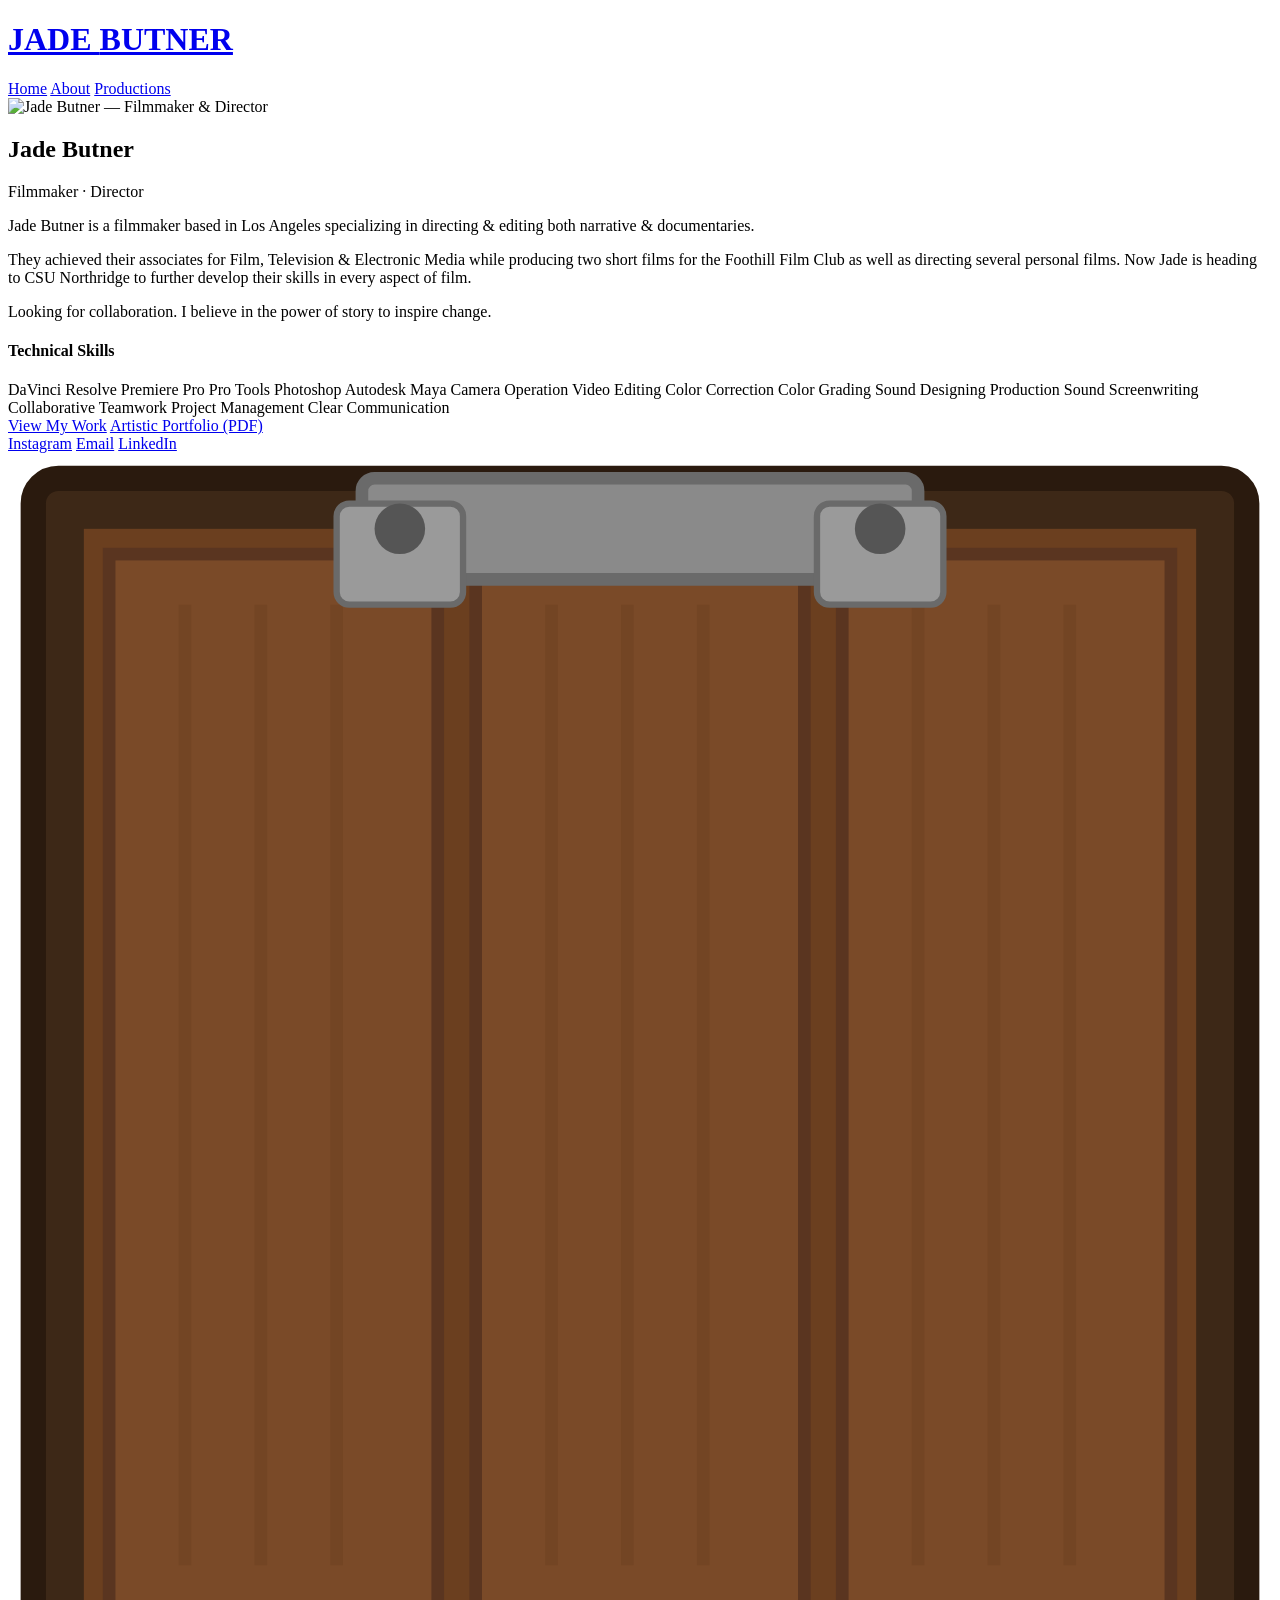
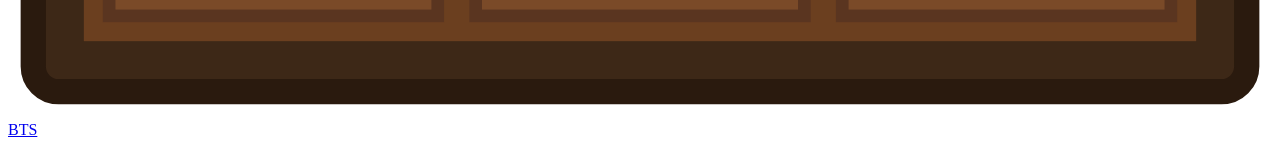
==== about.html @ 1747786f "Add files via upload" ====
<!DOCTYPE html>
<html lang="en">
<head>
    <meta charset="UTF-8">
    <meta name="viewport" content="width=device-width, initial-scale=1.0">
    <title>About | Jade Butner</title>
    <link rel="stylesheet" href="style.css">
</head>
<body>
    <!-- Sticky Header -->
    <header>
        <div class="header-left">
            <a href="index.html" class="logo-link">
                <h1>JADE <span>BUTNER</span></h1>
            </a>
        </div>
        <nav>
            <a href="index.html">Home</a>
            <a href="about.html" class="active">About</a>
            <a href="productions.html">Productions</a>
        </nav>
    </header>

    <!-- Main Content -->
    <main class="main-content">
        <!-- Profile Image + Description (side by side) -->
        <div class="about-grid">
            <div class="about-image">
                <img src="images/JadeButner.jpg" alt="Jade Butner — Filmmaker & Director">
            </div>
            <div class="about-content">
                <h2>Jade Butner</h2>
                <div class="subtitle">Filmmaker · Director</div>
                <div class="story">
                    <p>Jade Butner is a filmmaker based in Los Angeles specializing in directing & editing both narrative & documentaries.</p>
                    <p>They achieved their associates for Film, Television & Electronic Media while producing two short films for the Foothill Film Club as well as directing several personal films. Now Jade is heading to CSU Northridge to further develop their skills in every aspect of film.</p>
                </div>
            </div>
        </div>

        <!-- "Looking for collaboration..." - FULL WIDTH -->
        <div class="about-summary-full">
            <div class="summary">
                Looking for collaboration. I believe in the power of story to inspire change.
            </div>
        </div>

        <!-- Skills - LEFT ALIGNED, NO BOX -->
        <div class="about-skills-full">
            <h4>Technical Skills</h4>
            <div class="skills-list-full">
                <span class="skill-tag">DaVinci Resolve</span>
                <span class="skill-tag">Premiere Pro</span>
                <span class="skill-tag">Pro Tools</span>
                <span class="skill-tag">Photoshop</span>
                <span class="skill-tag">Autodesk Maya</span>
                <span class="skill-tag">Camera Operation</span>
                <span class="skill-tag">Video Editing</span>
                <span class="skill-tag">Color Correction</span>
                <span class="skill-tag">Color Grading</span>
                <span class="skill-tag">Sound Designing</span>
                <span class="skill-tag">Production Sound</span>
                <span class="skill-tag">Screenwriting</span>
                <span class="skill-tag">Collaborative Teamwork</span>
                <span class="skill-tag">Project Management</span>
                <span class="skill-tag">Clear Communication</span>
            </div>
        </div>

        <!-- Buttons - FULL WIDTH -->
        <div class="about-actions">
            <a href="productions.html" class="btn-primary">View My Work</a>
            <a href="Butner_Jade-Creative_Portfolio.pdf" target="_blank" class="btn-secondary">Artistic Portfolio (PDF)</a>
        </div>
    </main>

    <footer>
        <div class="footer-social">
            <a href="https://www.instagram.com/jaded.butter/" target="_blank" class="social-icon">Instagram</a>
            <a href="mailto:jadebutner@gmail.com" class="social-icon">Email</a>
            <a href="https://www.linkedin.com/in/jack-butner-2453b031a/" target="_blank" class="social-icon">LinkedIn</a>
        </div>
        <div class="footer-bts">
            <a href="bts.html" class="trapdoor-link">
                <span class="trapdoor-closed">
                    <svg class="trapdoor-icon-sm" viewBox="0 0 100 100">
                        <rect x="2" y="2" width="96" height="96" rx="2" fill="#3d2817" stroke="#2a1a0e" stroke-width="2"/>
                        <rect x="6" y="6" width="88" height="88" fill="#6b3f1f"/>
                        <rect x="8" y="8" width="26" height="84" fill="#7a4a28" stroke="#5a3520" stroke-width="1"/>
                        <rect x="37" y="8" width="26" height="84" fill="#7a4a28" stroke="#5a3520" stroke-width="1"/>
                        <rect x="66" y="8" width="26" height="84" fill="#7a4a28" stroke="#5a3520" stroke-width="1"/>
                        <line x1="14" y1="12" x2="14" y2="88" stroke="#6b3f1f" stroke-width="1" opacity="0.4"/>
                        <line x1="20" y1="12" x2="20" y2="88" stroke="#6b3f1f" stroke-width="1" opacity="0.4"/>
                        <line x1="26" y1="12" x2="26" y2="88" stroke="#6b3f1f" stroke-width="1" opacity="0.4"/>
                        <line x1="43" y1="12" x2="43" y2="88" stroke="#6b3f1f" stroke-width="1" opacity="0.4"/>
                        <line x1="49" y1="12" x2="49" y2="88" stroke="#6b3f1f" stroke-width="1" opacity="0.4"/>
                        <line x1="55" y1="12" x2="55" y2="88" stroke="#6b3f1f" stroke-width="1" opacity="0.4"/>
                        <line x1="72" y1="12" x2="72" y2="88" stroke="#6b3f1f" stroke-width="1" opacity="0.4"/>
                        <line x1="78" y1="12" x2="78" y2="88" stroke="#6b3f1f" stroke-width="1" opacity="0.4"/>
                        <line x1="84" y1="12" x2="84" y2="88" stroke="#6b3f1f" stroke-width="1" opacity="0.4"/>
                        <rect x="28" y="2" width="44" height="8" rx="1" fill="#8a8a8a" stroke="#6a6a6a" stroke-width="1"/>
                        <rect x="26" y="4" width="10" height="8" rx="1" fill="#9a9a9a" stroke="#6a6a6a" stroke-width="0.5"/>
                        <rect x="64" y="4" width="10" height="8" rx="1" fill="#9a9a9a" stroke="#6a6a6a" stroke-width="0.5"/>
                        <circle cx="31" cy="6" r="2" fill="#555"/>
                        <circle cx="69" cy="6" r="2" fill="#555"/>
                    </svg>
                </span>
                <span class="trapdoor-open">
                    <span class="trapdoor-open-text">BTS</span>
                </span>
            </a>
        </div>
    </footer>
</body>
</html>
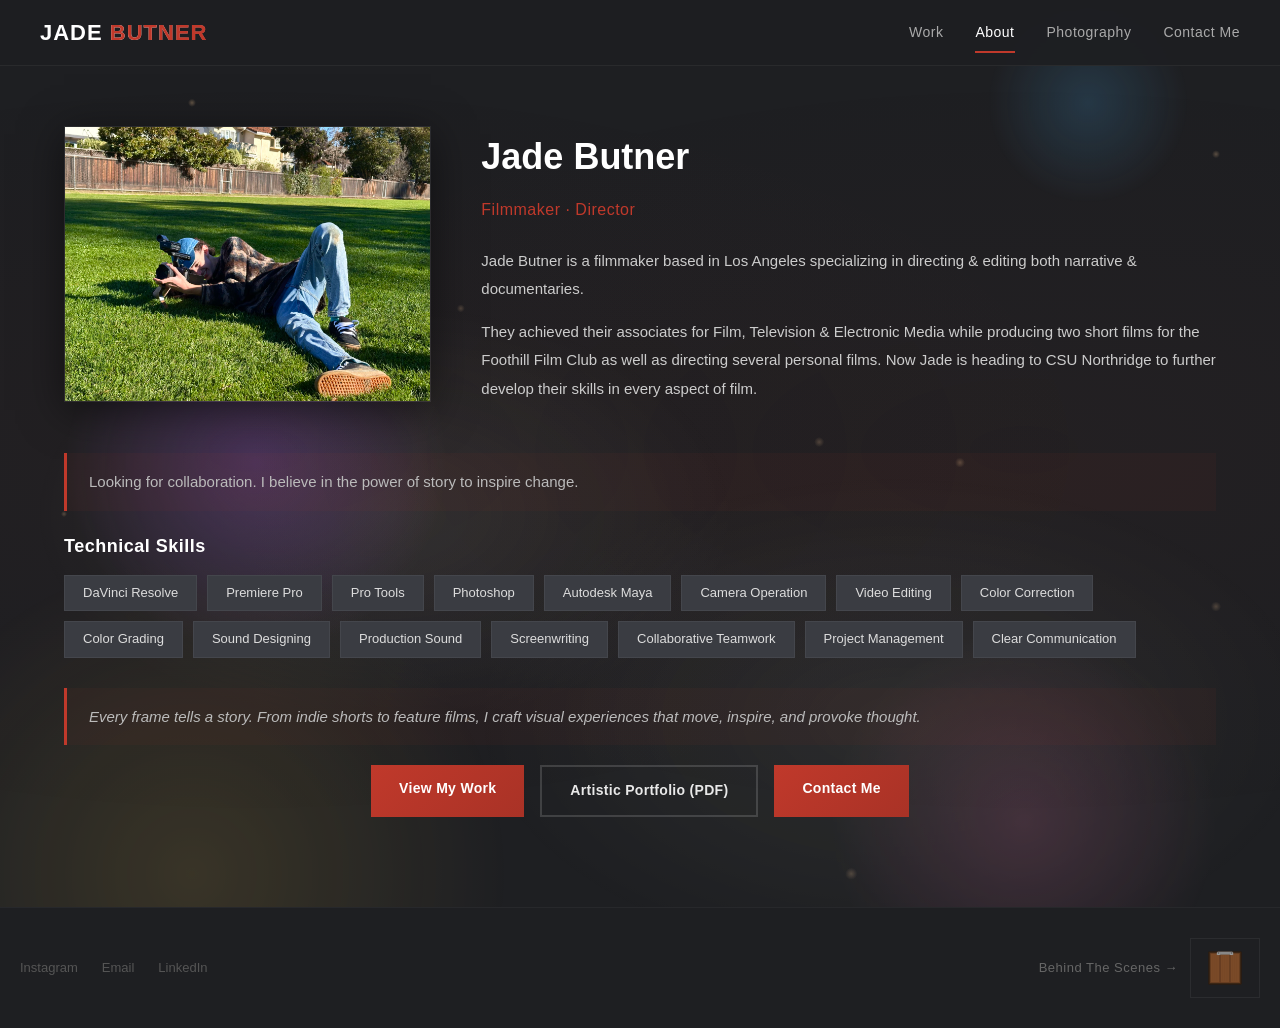
==== commit 1aae871a: "Add files via upload" ====
--- a/about.html
+++ b/about.html
@@ -3,10 +3,89 @@
 <head>
     <meta charset="UTF-8">
     <meta name="viewport" content="width=device-width, initial-scale=1.0">
-    <title>About | Jade Butner</title>
+    <title>Jade Butner | Filmmaker & Director</title>
     <link rel="stylesheet" href="style.css">
+    <style>
+        /* Sun spots background - scrolls with page */
+        .sun-spots-wrapper {
+            position: absolute;
+            top: 0;
+            left: 0;
+            right: 0;
+            bottom: 0;
+            pointer-events: none;
+            z-index: 0;
+            min-height: 100%;
+            height: auto;
+            overflow: visible;
+        }
+
+        .sun-spots {
+            position: absolute;
+            top: 0%;
+            left: 0%;
+            right: 0%;
+            bottom: 0%;
+            background:
+                /* Warm spot - moved to bottom left */
+                radial-gradient(circle 450px at 15% 85%, rgba(255, 200, 80, 0.2) 0%, transparent 70%),
+
+                /* Blue spot - moved to top right */
+                radial-gradient(circle 500px at 85% 10%, rgba(80, 179, 255, 0.274) 0%, transparent 20%),
+
+                /* Purple spot - moved to center left */
+                radial-gradient(circle 380px at 20% 45%, rgba(164, 93, 231, 0.404) 0%, transparent 50%),
+
+                /* Pink spot - moved to bottom right */
+                radial-gradient(circle 350px at 80% 80%, rgba(255, 120, 181, 0.233) 0%, transparent 55%),
+
+                /* Bleach areas - 2 (keep these subtle) */
+                radial-gradient(ellipse 500px 300px at 30% 50%, rgba(255, 255, 220, 0.12) 0%, transparent 70%),
+                radial-gradient(ellipse 600px 350px at 70% 70%, rgba(255, 255, 210, 0.10) 0%, transparent 70%),
+
+                /* 10 GRAIN SPECKS - SAME POSITIONS */
+                radial-gradient(circle 4px at 15% 10%, rgba(255, 200, 150, 0.5) 0%, transparent 100%),
+                radial-gradient(circle 5px at 75% 45%, rgba(255, 200, 150, 0.4) 0%, transparent 100%),
+                radial-gradient(circle 3px at 36.5% 70%, rgba(255, 200, 150, 0.5) 0%, transparent 100%),
+                radial-gradient(circle 6px at 66.5% 85%, rgba(255, 200, 150, 0.35) 0%, transparent 100%),
+                radial-gradient(circle 4px at 95% 15%, rgba(255, 200, 150, 0.45) 0%, transparent 100%),
+                radial-gradient(circle 5px at 50% 92%, rgba(255, 200, 150, 0.4) 0%, transparent 100%),
+                radial-gradient(circle 3px at 5% 50%, rgba(255, 200, 150, 0.4) 0%, transparent 100%),
+                radial-gradient(circle 5px at 95% 59%, rgba(255, 200, 150, 0.35) 0%, transparent 100%),
+                radial-gradient(circle 4px at 36% 30%, rgba(255, 200, 150, 0.35) 0%, transparent 100%),
+                radial-gradient(circle 5px at 64% 43%, rgba(255, 200, 150, 0.35) 0%, transparent 100%);
+            opacity: 0.6;
+            filter: blur(0.3px) contrast(1.1);
+            mix-blend-mode: screen;
+        }
+
+        /* Ensure content sits above the sun spots */
+        .main-content,
+        header,
+        footer {
+            position: relative;
+            z-index: 1;
+        }
+
+        body {
+            position: relative;
+            min-height: 100vh;
+            background: #1E1F22;
+        }
+
+        html, body {
+            margin: 0;
+            padding: 0;
+            overflow-x: hidden;
+        }
+    </style>
 </head>
 <body>
+    <!-- Sun spots background -->
+    <div class="sun-spots-wrapper">
+        <div class="sun-spots"></div>
+    </div>
+
     <!-- Sticky Header -->
     <header>
         <div class="header-left">
@@ -15,14 +94,16 @@
             </a>
         </div>
         <nav>
-            <a href="index.html">Home</a>
+            <a href="index.html">Work</a>
             <a href="about.html" class="active">About</a>
-            <a href="productions.html">Productions</a>
+            <a href="photos.html">Photography</a>
+            <a href="contact.html">Contact Me</a>
         </nav>
     </header>
 
     <!-- Main Content -->
     <main class="main-content">
+        
         <!-- Profile Image + Description (side by side) -->
         <div class="about-grid">
             <div class="about-image">
@@ -38,7 +119,6 @@
             </div>
         </div>
 
-        <!-- "Looking for collaboration..." - FULL WIDTH -->
         <div class="about-summary-full">
             <div class="summary">
                 Looking for collaboration. I believe in the power of story to inspire change.
@@ -67,10 +147,18 @@
             </div>
         </div>
 
+        <div class="about-summary-full">
+            <div class="summary">
+                <em>Every frame tells a story. From indie shorts to feature films, 
+                I craft visual experiences that move, inspire, and provoke thought.</em>
+            </div>
+        </div>
+
         <!-- Buttons - FULL WIDTH -->
         <div class="about-actions">
             <a href="productions.html" class="btn-primary">View My Work</a>
             <a href="Butner_Jade-Creative_Portfolio.pdf" target="_blank" class="btn-secondary">Artistic Portfolio (PDF)</a>
+            <a hreflang="contact.html" class="btn-primary">Contact Me</a>
         </div>
     </main>
 
@@ -80,35 +168,38 @@
             <a href="mailto:jadebutner@gmail.com" class="social-icon">Email</a>
             <a href="https://www.linkedin.com/in/jack-butner-2453b031a/" target="_blank" class="social-icon">LinkedIn</a>
         </div>
-        <div class="footer-bts">
-            <a href="bts.html" class="trapdoor-link">
-                <span class="trapdoor-closed">
-                    <svg class="trapdoor-icon-sm" viewBox="0 0 100 100">
-                        <rect x="2" y="2" width="96" height="96" rx="2" fill="#3d2817" stroke="#2a1a0e" stroke-width="2"/>
-                        <rect x="6" y="6" width="88" height="88" fill="#6b3f1f"/>
-                        <rect x="8" y="8" width="26" height="84" fill="#7a4a28" stroke="#5a3520" stroke-width="1"/>
-                        <rect x="37" y="8" width="26" height="84" fill="#7a4a28" stroke="#5a3520" stroke-width="1"/>
-                        <rect x="66" y="8" width="26" height="84" fill="#7a4a28" stroke="#5a3520" stroke-width="1"/>
-                        <line x1="14" y1="12" x2="14" y2="88" stroke="#6b3f1f" stroke-width="1" opacity="0.4"/>
-                        <line x1="20" y1="12" x2="20" y2="88" stroke="#6b3f1f" stroke-width="1" opacity="0.4"/>
-                        <line x1="26" y1="12" x2="26" y2="88" stroke="#6b3f1f" stroke-width="1" opacity="0.4"/>
-                        <line x1="43" y1="12" x2="43" y2="88" stroke="#6b3f1f" stroke-width="1" opacity="0.4"/>
-                        <line x1="49" y1="12" x2="49" y2="88" stroke="#6b3f1f" stroke-width="1" opacity="0.4"/>
-                        <line x1="55" y1="12" x2="55" y2="88" stroke="#6b3f1f" stroke-width="1" opacity="0.4"/>
-                        <line x1="72" y1="12" x2="72" y2="88" stroke="#6b3f1f" stroke-width="1" opacity="0.4"/>
-                        <line x1="78" y1="12" x2="78" y2="88" stroke="#6b3f1f" stroke-width="1" opacity="0.4"/>
-                        <line x1="84" y1="12" x2="84" y2="88" stroke="#6b3f1f" stroke-width="1" opacity="0.4"/>
-                        <rect x="28" y="2" width="44" height="8" rx="1" fill="#8a8a8a" stroke="#6a6a6a" stroke-width="1"/>
-                        <rect x="26" y="4" width="10" height="8" rx="1" fill="#9a9a9a" stroke="#6a6a6a" stroke-width="0.5"/>
-                        <rect x="64" y="4" width="10" height="8" rx="1" fill="#9a9a9a" stroke="#6a6a6a" stroke-width="0.5"/>
-                        <circle cx="31" cy="6" r="2" fill="#555"/>
-                        <circle cx="69" cy="6" r="2" fill="#555"/>
-                    </svg>
-                </span>
-                <span class="trapdoor-open">
-                    <span class="trapdoor-open-text">BTS</span>
-                </span>
-            </a>
+        <div class="footer-bts-wrapper">
+            <span class="bts-label">Behind The Scenes →</span>
+            <div class="footer-bts">
+                <a href="bts.html" class="trapdoor-link" id="trapdoorTrigger">
+                    <span class="trapdoor-closed">
+                        <svg class="trapdoor-icon-sm" viewBox="0 0 100 100">
+                            <rect x="2" y="2" width="96" height="96" rx="2" fill="#3d2817" stroke="#2a1a0e" stroke-width="2"/>
+                            <rect x="6" y="6" width="88" height="88" fill="#6b3f1f"/>
+                            <rect x="8" y="8" width="26" height="84" fill="#7a4a28" stroke="#5a3520" stroke-width="1"/>
+                            <rect x="37" y="8" width="26" height="84" fill="#7a4a28" stroke="#5a3520" stroke-width="1"/>
+                            <rect x="66" y="8" width="26" height="84" fill="#7a4a28" stroke="#5a3520" stroke-width="1"/>
+                            <line x1="14" y1="12" x2="14" y2="88" stroke="#6b3f1f" stroke-width="1" opacity="0.4"/>
+                            <line x1="20" y1="12" x2="20" y2="88" stroke="#6b3f1f" stroke-width="1" opacity="0.4"/>
+                            <line x1="26" y1="12" x2="26" y2="88" stroke="#6b3f1f" stroke-width="1" opacity="0.4"/>
+                            <line x1="43" y1="12" x2="43" y2="88" stroke="#6b3f1f" stroke-width="1" opacity="0.4"/>
+                            <line x1="49" y1="12" x2="49" y2="88" stroke="#6b3f1f" stroke-width="1" opacity="0.4"/>
+                            <line x1="55" y1="12" x2="55" y2="88" stroke="#6b3f1f" stroke-width="1" opacity="0.4"/>
+                            <line x1="72" y1="12" x2="72" y2="88" stroke="#6b3f1f" stroke-width="1" opacity="0.4"/>
+                            <line x1="78" y1="12" x2="78" y2="88" stroke="#6b3f1f" stroke-width="1" opacity="0.4"/>
+                            <line x1="84" y1="12" x2="84" y2="88" stroke="#6b3f1f" stroke-width="1" opacity="0.4"/>
+                            <rect x="28" y="2" width="44" height="8" rx="1" fill="#8a8a8a" stroke="#6a6a6a" stroke-width="1"/>
+                            <rect x="26" y="4" width="10" height="8" rx="1" fill="#9a9a9a" stroke="#6a6a6a" stroke-width="0.5"/>
+                            <rect x="64" y="4" width="10" height="8" rx="1" fill="#9a9a9a" stroke="#6a6a6a" stroke-width="0.5"/>
+                            <circle cx="31" cy="6" r="2" fill="#555"/>
+                            <circle cx="69" cy="6" r="2" fill="#555"/>
+                        </svg>
+                    </span>
+                    <span class="trapdoor-open">
+                        <span class="trapdoor-open-text">BTS</span>
+                    </span>
+                </a>
+            </div>
         </div>
     </footer>
 </body>
--- a/style.css
+++ b/style.css
@@ -0,0 +1,1147 @@
+/* Reset and Base Styles */
+* {
+    margin: 0;
+    padding: 0;
+    box-sizing: border-box;
+}
+
+:root {
+    --primary: #c0392b;
+    --primary-dark: #a93226;
+    --primary-light: #e74c3c;
+    --dark: #1E1F22;
+    --dark-gray: #2b2d31;
+    --medium-gray: #3a3c42;
+    --light-gray: #4a4c52;
+    --text-light: #e8e8e8;
+    --text-muted: #999;
+    --shadow: 0 8px 30px rgba(0,0,0,0.3);
+    --transition: all 0.3s cubic-bezier(0.4, 0, 0.2, 1);
+}
+
+@import url('https://fonts.googleapis.com/css2?family=Inter:wght@300;400;500;600;700;800;900&display=swap');
+
+body {
+    font-family: 'Inter', -apple-system, BlinkMacSystemFont, 'Segoe UI', Roboto, sans-serif;
+    line-height: 1.7;
+    color: #e8e8e8;
+    background: #1E1F22;
+    -webkit-font-smoothing: antialiased;
+}
+
+/* Cinematic overlay effect */
+body::before {
+    content: '';
+    position: fixed;
+    top: 0;
+    left: 0;
+    right: 0;
+    bottom: 0;
+    background: 
+        radial-gradient(ellipse at 20% 50%, rgba(192, 57, 43, 0.03) 0%, transparent 60%),
+        radial-gradient(ellipse at 80% 50%, rgba(192, 57, 43, 0.03) 0%, transparent 60%);
+    pointer-events: none;
+    z-index: 0;
+}
+
+/* Sticky Header */
+header {
+    background: rgba(30, 31, 34, 0.95);
+    backdrop-filter: blur(12px);
+    -webkit-backdrop-filter: blur(12px);
+    padding: 14px 40px;
+    display: flex;
+    justify-content: space-between;
+    align-items: center;
+    position: sticky;
+    top: 0;
+    z-index: 1000;
+    border-bottom: 1px solid rgba(255,255,255,0.05);
+}
+
+.header-left .logo-link {
+    text-decoration: none;
+}
+
+.header-left h1 {
+    font-size: 22px;
+    font-weight: 700;
+    letter-spacing: 1px;
+    background: linear-gradient(135deg, #fff 60%, #c0392b);
+    -webkit-background-clip: text;
+    -webkit-text-fill-color: transparent;
+    background-clip: text;
+}
+
+.header-left h1 span {
+    -webkit-text-fill-color: #c0392b;
+}
+
+/* Navigation */
+nav {
+    display: flex;
+    align-items: center;
+    gap: 32px;
+}
+
+nav a {
+    color: #aaa;
+    text-decoration: none;
+    font-size: 14px;
+    font-weight: 500;
+    letter-spacing: 0.5px;
+    transition: var(--transition);
+    padding: 6px 0;
+    position: relative;
+}
+
+nav a::after {
+    content: '';
+    position: absolute;
+    bottom: -2px;
+    left: 0;
+    width: 0;
+    height: 2px;
+    background: #c0392b;
+    transition: var(--transition);
+}
+
+nav a:hover {
+    color: #fff;
+}
+
+nav a:hover::after,
+nav a.active::after {
+    width: 100%;
+}
+
+nav a.active {
+    color: #fff;
+}
+
+
+
+/* Main Content */
+.main-content {
+    max-width: 1200px;
+    margin: 0 auto;
+    padding: 40px 24px 60px;
+    min-height: 70vh;
+    position: relative;
+    z-index: 1;
+}
+
+/* Index Page - Hero */
+.hero {
+    text-align: center;
+    padding: 80px 40px 60px;
+    background: linear-gradient(180deg, rgba(192,57,43,0.06) 0%, transparent 100%);
+    border-radius: 16px;
+    margin-bottom: 60px;
+    position: relative;
+    overflow: hidden;
+}
+
+.hero h2 {
+    font-size: 52px;
+    font-weight: 800;
+    letter-spacing: -1px;
+    margin-bottom: 16px;
+    background: linear-gradient(135deg, #fff 50%, #c0392b);
+    -webkit-background-clip: text;
+    -webkit-text-fill-color: transparent;
+    background-clip: text;
+}
+
+.hero .tagline {
+    font-size: 20px;
+    color: #999;
+    font-weight: 300;
+    max-width: 600px;
+    margin: 0 auto 20px;
+    letter-spacing: 0.5px;
+}
+
+.hero .bio-short {
+    font-size: 16px;
+    color: #ccc;
+    max-width: 520px;
+    margin: 0 auto 32px;
+    font-style: italic;
+    line-height: 1.8;
+    padding: 16px 24px;
+    border-left: 3px solid #c0392b;
+    background: rgba(192,57,43,0.04);
+    border-radius: 0 8px 8px 0;
+}
+
+.hero-links {
+    display: flex;
+    gap: 16px;
+    justify-content: center;
+    flex-wrap: wrap;
+}
+
+/* Buttons */
+.btn-primary {
+    display: inline-block;
+    background: linear-gradient(135deg, #c0392b, #a93226);
+    color: #fff;
+    padding: 14px 34px;
+    text-decoration: none;
+    border-radius: 0px;
+    font-weight: 600;
+    font-size: 15px;
+    transition: var(--transition);
+    border: none;
+    cursor: pointer;
+    letter-spacing: 0.3px;
+}
+
+.btn-primary:hover {
+    background: #a93226;
+    transform: translateY(-2px);
+    box-shadow: 0 8px 25px rgba(192, 57, 43, 0.35);
+}
+
+.btn-secondary {
+    display: inline-block;
+    background: transparent;
+    color: #e8e8e8;
+    padding: 14px 34px;
+    text-decoration: none;
+    border-radius: 0px;
+    font-weight: 600;
+    font-size: 15px;
+    transition: var(--transition);
+    border: 2px solid rgba(255,255,255,0.15);
+    cursor: pointer;
+    letter-spacing: 0.3px;
+}
+
+.btn-secondary:hover {
+    border-color: #c0392b;
+    color: #fff;
+    transform: translateY(-2px);
+}
+
+/* Page Cards */
+.page-cards {
+    display: grid;
+    grid-template-columns: repeat(auto-fit, minmax(280px, 1fr));
+    gap: 30px;
+    margin: 20px 0;
+}
+
+.page-card {
+    background: #2b2d31;
+    padding: 36px 32px;
+    border-radius: 0px;
+    border: 1px solid rgba(255,255,255,0.05);
+    transition: var(--transition);
+    text-align: center;
+    position: relative;
+    overflow: hidden;
+}
+
+.page-card:hover {
+    transform: translateY(-6px);
+    border-color: rgba(192,57,43,0.2);
+    box-shadow: 0 12px 40px rgba(0,0,0,0.4);
+}
+
+.page-card h3 {
+    font-size: 22px;
+    font-weight: 700;
+    margin-bottom: 12px;
+    color: #fff;
+}
+
+.page-card p {
+    color: #999;
+    font-size: 15px;
+    margin-bottom: 20px;
+    line-height: 1.7;
+}
+
+.page-card .card-link {
+    display: inline-block;
+    color: #c0392b;
+    text-decoration: none;
+    font-weight: 600;
+    font-size: 14px;
+    transition: var(--transition);
+    position: relative;
+}
+
+.page-card .card-link::after {
+    content: '→';
+    margin-left: 6px;
+    transition: var(--transition);
+}
+
+.page-card .card-link:hover {
+    color: #e74c3c;
+}
+
+.page-card .card-link:hover::after {
+    transform: translateX(4px);
+}
+
+/* About Page - ORIGINAL LAYOUT */
+.about-grid {
+    display: grid;
+    grid-template-columns: 1fr 2fr;
+    gap: 50px;
+    margin: 20px 0;
+}
+
+.about-image {
+    position: relative;
+}
+
+.about-image img {
+    width: 100%;
+    border-radius: 0px;
+    box-shadow: 0 8px 40px rgba(0,0,0,0.5);
+    border: 1px solid rgba(255,255,255,0.06);
+    transition: var(--transition);
+}
+
+.about-image img:hover {
+    transform: scale(1.01);
+}
+
+.about-content h2 {
+    font-size: 36px;
+    font-weight: 800;
+    margin-bottom: 8px;
+    color: #fff;
+}
+
+.about-content .subtitle {
+    color: #c0392b;
+    font-size: 16px;
+    font-weight: 500;
+    margin-bottom: 24px;
+    letter-spacing: 0.5px;
+}
+
+.about-content .story {
+    font-size: 15px;
+    color: #ccc;
+    line-height: 1.9;
+    margin-bottom: 20px;
+}
+
+.about-content .story p {
+    margin-bottom: 14px;
+}
+
+.about-content .summary {
+    font-size: 15px;
+    color: #bbb;
+    background: rgba(192,57,43,0.05);
+    padding: 16px 22px;
+    border-radius: 0px;
+    margin-bottom: 28px;
+    border-left: 3px solid #c0392b;
+}
+
+/* Skills - LEFT ALIGNED, NO BOX */
+.about-skills-full {
+    width: 100%;
+    margin: 10px 0 20px 0;
+}
+
+.about-skills-full h4 {
+    font-size: 18px;
+    font-weight: 600;
+    margin-bottom: 14px;
+    color: #fff;
+    letter-spacing: 0.5px;
+    text-align: left;
+}
+
+.skills-list-full {
+    display: flex;
+    flex-wrap: wrap;
+    gap: 10px;
+    justify-content: flex-start;
+}
+
+.skills-list-full .skill-tag {
+    background: #3a3c42;
+    color: #ddd;
+    padding: 6px 18px;
+    font-size: 13px;
+    font-weight: 500;
+    transition: var(--transition);
+    border: 1px solid rgba(255,255,255,0.05);
+    display: inline-block;
+}
+
+.coming-soon {
+    display: flex;
+    align-items: center;
+    justify-content: center;
+    width: 100%;
+    height: 100%;
+    background: #2b2d31;
+    color: #666;
+    font-size: 20px;
+    font-weight: 600;
+    letter-spacing: 1px;
+    text-transform: uppercase;
+}
+
+.coming-soon-poster {
+    display: flex;
+    align-items: center;
+    justify-content: center;
+    width: 100%;
+    height: 300px;
+    background: #1a1a1a;
+    color: #555;
+    font-size: 24px;
+    font-weight: 600;
+    letter-spacing: 1px;
+    text-transform: uppercase;
+    border: 2px dashed rgba(255,255,255,0.05);
+}
+
+/* BUTTONS BELOW SKILLS - NEW (what you asked for) */
+.about-actions {
+    display: flex;
+    gap: 16px;
+    justify-content: center;
+    flex-wrap: wrap;
+    margin-top: 10px;
+    margin-bottom: 30px;
+}
+
+.about-actions .btn-primary,
+.about-actions .btn-secondary {
+    font-size: 14px;
+    padding: 12px 28px;
+}
+
+/* Productions Page */
+.productions-header {
+    text-align: center;
+    margin-bottom: 40px;
+}
+
+.productions-header h2 {
+    font-size: 40px;
+    font-weight: 800;
+    color: #fff;
+    letter-spacing: -0.5px;
+}
+
+.productions-header p {
+    color: #999;
+    font-size: 16px;
+    margin-top: 8px;
+}
+
+.productions-grid {
+    display: grid;
+    grid-template-columns: repeat(auto-fill, minmax(320px, 1fr));
+    gap: 30px;
+    margin: 20px 0;
+}
+
+/* Filter Bar */
+.filter-bar {
+    display: flex;
+    gap: 10px;
+    flex-wrap: wrap;
+    justify-content: center;
+    margin-bottom: 0;
+    padding: 16px 20px;
+    background: #2b2d31;
+    border: 1px solid rgba(255,255,255,0.05);
+}
+
+.filter-btn {
+    background: transparent;
+    color: #888;
+    border: 1px solid rgba(255,255,255,0.08);
+    padding: 8px 20px;
+    cursor: pointer;
+    font-size: 13px;
+    font-weight: 500;
+    transition: var(--transition);
+    font-family: 'Inter', sans-serif;
+    letter-spacing: 0.3px;
+}
+
+.filter-btn:hover {
+    color: #fff;
+    border-color: rgba(255,255,255,0.2);
+}
+
+.filter-btn.active {
+    color: #fff;
+    background: #c0392b;
+    border-color: #c0392b;
+}
+
+/* Production type tag on cards */
+.production-type-tag {
+    display: inline-block;
+    background: rgba(192, 57, 43, 0.15);
+    color: #c0392b;
+    font-size: 11px;
+    font-weight: 600;
+    padding: 2px 12px;
+    margin-top: 6px;
+    letter-spacing: 0.5px;
+    text-transform: uppercase;
+}
+
+/* No productions message */
+.no-productions {
+    text-align: center;
+    color: #888;
+    padding: 60px 20px;
+    font-size: 18px;
+    grid-column: 1 / -1;
+}
+
+/* Modal Poster - NORMAL FUCKING SIZE */
+.modal-poster {
+    margin-bottom: 24px;
+    background: #1a1a1a;
+}
+
+.modal-poster img {
+    width: 100%;
+    max-height: 600px;
+    object-fit: contain;
+    display: block;
+}
+
+.bts-placeholder {
+    display: flex;
+    align-items: center;
+    justify-content: center;
+    width: 100%;
+    height: 100%;
+    background: #2b2d31;
+    color: #555;
+    font-size: 14px;
+    font-weight: 500;
+}
+
+/* Hide extra stuff on production cards - only show title */
+.production-info .role,
+.production-info .year,
+.production-info .synopsis {
+    display: none;
+}
+
+.production-info {
+    padding: 16px 20px;
+    text-align: center;
+}
+
+.production-info h3 {
+    font-size: 18px;
+    font-weight: 700;
+    color: #fff;
+}
+
+/* Full-width summary */
+.about-summary-full {
+    width: 100%;
+    margin: 30px 0 20px 0;
+}
+
+.about-summary-full .summary {
+    font-size: 15px;
+    color: #bbb;
+    background: rgba(192,57,43,0.05);
+    padding: 16px 22px;
+    border-left: 3px solid #c0392b;
+    width: 100%;
+}
+
+/* HARD TOP CORNERS, SOFT BOTTOM CORNERS - CHANGED */
+.production-item {
+    background: #2b2d31;
+    overflow: hidden;
+    border: 1px solid rgba(255,255,255,0.05);
+    transition: var(--transition);
+    cursor: pointer;
+    border-radius: 0 0 12px 12px;
+}
+
+.production-item:hover {
+    transform: translateY(-6px);
+    border-color: rgba(192,57,43,0.2);
+    box-shadow: 0 12px 40px rgba(0,0,0,0.4);
+}
+
+.production-hard {
+    border: 2px solid rgba(255,255,255,0.08);
+}
+
+.production-soft {
+    border: 1px solid rgba(255,255,255,0.03);
+}
+
+.production-thumbnail {
+    width: 100%;
+    height: 200px;
+    background: #3a3c42;
+    display: flex;
+    align-items: center;
+    justify-content: center;
+    position: relative;
+    overflow: hidden;
+    border-radius: 0;
+}
+
+.production-thumbnail iframe {
+    width: 100%;
+    height: 100%;
+    border: none;
+}
+
+.production-thumbnail .placeholder-thumb {
+    font-size: 18px;
+    color: #666;
+    font-weight: 500;
+}
+
+.production-thumbnail .overlay {
+    position: absolute;
+    top: 0;
+    left: 0;
+    right: 0;
+    bottom: 0;
+    background: linear-gradient(180deg, transparent, rgba(0,0,0,0.7));
+    opacity: 0;
+    transition: var(--transition);
+    display: flex;
+    align-items: center;
+    justify-content: center;
+}
+
+.production-item:hover .overlay {
+    opacity: 1;
+}
+
+.production-thumbnail .overlay span {
+    color: #fff;
+    font-size: 14px;
+    font-weight: 600;
+    letter-spacing: 0.5px;
+    padding: 8px 20px;
+    border: 2px solid #fff;
+    border-radius: 0px;
+}
+
+.production-info {
+    padding: 22px 24px;
+}
+
+.production-info h3 {
+    font-size: 20px;
+    font-weight: 700;
+    margin-bottom: 4px;
+    color: #fff;
+}
+
+.production-info .role {
+    color: #c0392b;
+    font-weight: 500;
+    font-size: 13px;
+    margin-bottom: 4px;
+    letter-spacing: 0.3px;
+}
+
+.production-info .year {
+    color: #888;
+    font-size: 13px;
+    margin-bottom: 10px;
+}
+
+.production-info .synopsis {
+    color: #aaa;
+    font-size: 14px;
+    line-height: 1.7;
+}
+
+/* Modal */
+.modal-overlay {
+    display: none;
+    position: fixed;
+    top: 0;
+    left: 0;
+    right: 0;
+    bottom: 0;
+    background: rgba(0,0,0,0.85);
+    z-index: 2000;
+    align-items: center;
+    justify-content: center;
+    padding: 40px;
+}
+
+.modal-overlay.active {
+    display: flex;
+    animation: fadeIn 0.3s ease;
+}
+
+@keyframes fadeIn {
+    from { opacity: 0; }
+    to { opacity: 1; }
+}
+
+.modal-content {
+    background: #2b2d31;
+    border-radius: 0px;
+    max-width: 800px;
+    width: 100%;
+    max-height: 90vh;
+    overflow-y: auto;
+    position: relative;
+    padding: 40px;
+}
+
+.modal-close {
+    position: absolute;
+    top: 16px;
+    right: 20px;
+    font-size: 28px;
+    color: #888;
+    background: none;
+    border: none;
+    cursor: pointer;
+    transition: var(--transition);
+    line-height: 1;
+}
+
+.modal-close:hover {
+    color: #fff;
+}
+
+.modal-production .modal-video {
+    position: relative;
+    padding-bottom: 56.25%;
+    height: 0;
+    margin-bottom: 24px;
+}
+
+.modal-production .modal-video iframe {
+    position: absolute;
+    top: 0;
+    left: 0;
+    width: 100%;
+    height: 100%;
+    border: none;
+}
+
+.modal-production .modal-no-video {
+    background: #3a3c42;
+    padding: 60px 20px;
+    text-align: center;
+    margin-bottom: 24px;
+    border: 2px dashed rgba(255,255,255,0.1);
+}
+
+.modal-production .modal-no-video span {
+    font-size: 24px;
+    font-weight: 600;
+    color: #666;
+}
+
+.modal-production .modal-no-video p {
+    color: #666;
+    margin-top: 8px;
+}
+
+.modal-info h2 {
+    font-size: 28px;
+    font-weight: 800;
+    color: #fff;
+    margin-bottom: 4px;
+}
+
+.modal-info .modal-type {
+    color: #c0392b;
+    font-weight: 500;
+    font-size: 15px;
+    margin-bottom: 8px;
+}
+
+.modal-info .modal-meta {
+    display: flex;
+    gap: 16px;
+    color: #888;
+    font-size: 14px;
+    margin-bottom: 16px;
+}
+
+.modal-info .modal-roles {
+    color: #ccc;
+    font-size: 14px;
+    margin-bottom: 12px;
+}
+
+.modal-info .modal-logline {
+    color: #ccc;
+    font-size: 15px;
+    margin-bottom: 16px;
+    padding: 12px 16px;
+    background: rgba(192,57,43,0.05);
+    border-left: 3px solid #c0392b;
+}
+
+.modal-info .modal-watch {
+    margin-bottom: 12px;
+}
+
+.modal-info .modal-art {
+    color: #888;
+    font-size: 14px;
+}
+
+/* BTS Gallery */
+.bts-gallery {
+    margin: 20px 0;
+}
+
+.bts-project-section {
+    margin-bottom: 48px;
+}
+
+.bts-project-title {
+    font-size: 22px;
+    font-weight: 700;
+    color: #fff;
+    margin-bottom: 16px;
+    padding-bottom: 8px;
+    border-bottom: 2px solid rgba(192, 57, 43, 0.3);
+}
+
+.bts-image-grid {
+    display: grid;
+    grid-template-columns: repeat(auto-fill, minmax(240px, 1fr));
+    gap: 16px;
+}
+
+.bts-image-item {
+    position: relative;
+    overflow: hidden;
+    cursor: pointer;
+    aspect-ratio: 4/3;
+    background: #2b2d31;
+    border: 1px solid rgba(255,255,255,0.05);
+    transition: var(--transition);
+}
+
+.bts-image-item img {
+    width: 100%;
+    height: 100%;
+    object-fit: cover;
+    transition: var(--transition);
+}
+
+.bts-image-overlay {
+    position: absolute;
+    bottom: 0;
+    left: 0;
+    right: 0;
+    padding: 12px 16px;
+    background: linear-gradient(transparent, rgba(0,0,0,0.8));
+    color: #fff;
+    font-size: 13px;
+    font-weight: 500;
+    opacity: 0;
+    transition: var(--transition);
+    transform: translateY(10px);
+}
+
+/* Footer - TRAPDOOR ON RIGHT */
+footer {
+    background: #1E1F22;
+    border-top: 1px solid rgba(255,255,255,0.04);
+    padding: 30px 20px;
+    position: relative;
+    z-index: 1;
+    display: flex;
+    justify-content: space-between;
+    align-items: center;
+    flex-wrap: wrap;
+}
+
+.footer-social {
+    display: flex;
+    justify-content: center;
+    gap: 24px;
+}
+
+.footer-social a {
+    color: #555;
+    text-decoration: none;
+    font-size: 13px;
+    transition: var(--transition);
+}
+
+.footer-social a:hover {
+    color: #c0392b;
+}
+
+.footer-bts {
+    display: flex;
+    justify-content: flex-end;
+}
+
+/* Trapdoor Styles */
+.trapdoor-link {
+    display: inline-flex;
+    align-items: center;
+    justify-content: center;
+    color: #888;
+    text-decoration: none;
+    font-size: 14px;
+    padding: 10px 18px;
+    border: 1px solid rgba(255,255,255,0.06);
+    transition: all 0.3s ease;
+    background: transparent;
+    cursor: pointer;
+    min-width: 70px;
+    min-height: 60px;
+    box-sizing: border-box;
+    width: 70px;
+}
+
+.trapdoor-link:hover {
+    color: #fff;
+    border-color: #c0392b;
+    background: rgba(192,57,43,0.08);
+}
+
+.trapdoor-link .trapdoor-closed,
+.trapdoor-link .trapdoor-open {
+    display: flex;
+    align-items: center;
+    justify-content: center;
+}
+
+.trapdoor-link .trapdoor-open {
+    display: none;
+}
+
+.trapdoor-link:hover .trapdoor-closed {
+    display: none;
+}
+
+.trapdoor-link:hover .trapdoor-open {
+    display: flex;
+}
+
+.trapdoor-link.active-trapdoor {
+    color: #c0392b;
+    border-color: #c0392b;
+}
+
+.trapdoor-link.active-trapdoor .trapdoor-closed {
+    display: none;
+}
+
+.trapdoor-link.active-trapdoor .trapdoor-open {
+    display: flex;
+}
+
+.trapdoor-icon-sm {
+    width: 34px;
+    height: 34px;
+    display: block;
+    flex-shrink: 0;
+}
+
+.trapdoor-open-text {
+    font-weight: 600;
+    font-size: 14px;
+    letter-spacing: 1px;
+    color: #c0392b;
+}
+
+.footer-bts-wrapper {
+    display: flex;
+    align-items: center;
+    gap: 12px;
+}
+
+.bts-label {
+    color: #666;
+    font-size: 13px;
+    font-weight: 500;
+    letter-spacing: 0.5px;
+}
+
+@media (max-width: 768px) {
+    .footer-bts-wrapper {
+        justify-content: center;
+    }
+}
+
+/* Responsive */
+@media (max-width: 968px) {
+    .about-grid {
+        grid-template-columns: 1fr;
+        gap: 30px;
+    }
+
+    .about-image img {
+        max-width: 340px;
+        margin: 0 auto;
+        display: block;
+    }
+}
+
+@media (max-width: 768px) {
+    header {
+        flex-direction: column;
+        gap: 12px;
+        padding: 14px 20px;
+    }
+
+    .header-left h1 {
+        font-size: 20px;
+    }
+
+    nav {
+        gap: 18px;
+        flex-wrap: wrap;
+        justify-content: center;
+    }
+
+    nav a {
+        font-size: 13px;
+    }
+
+    .hero {
+        padding: 50px 24px 40px;
+    }
+
+    .hero h2 {
+        font-size: 34px;
+    }
+
+    .hero .tagline {
+        font-size: 17px;
+    }
+
+    .productions-grid {
+        grid-template-columns: 1fr;
+    }
+
+    .page-cards {
+        grid-template-columns: 1fr;
+    }
+
+    .hero-links {
+        flex-direction: column;
+        align-items: center;
+    }
+
+    .modal-content {
+        padding: 24px 16px;
+        margin: 16px;
+    }
+
+    .modal-info h2 {
+        font-size: 22px;
+    }
+
+    footer {
+        flex-direction: column;
+        gap: 16px;
+    }
+
+    .footer-bts {
+        justify-content: center;
+    }
+
+    .about-skills-full {
+        padding: 24px 16px;
+    }
+    
+    .about-actions {
+        flex-direction: column;
+        align-items: center;
+    }
+
+    .bts-image-grid {
+        grid-template-columns: repeat(auto-fill, minmax(160px, 1fr));
+        gap: 12px;
+    }
+
+    .bts-project-title {
+        font-size: 18px;
+    }
+
+    .lightbox {
+        padding: 16px;
+    }
+
+    .lightbox-image {
+        max-width: 100%;
+        max-height: 70vh;
+    }
+
+    .lightbox-close {
+        top: 12px;
+        right: 16px;
+        font-size: 30px;
+    }
+}
+
+@media (max-width: 480px) {
+    .hero h2 {
+        font-size: 28px;
+    }
+
+    .hero .bio-short {
+        font-size: 14px;
+        padding: 12px 16px;
+    }
+
+    .about-content h2 {
+        font-size: 28px;
+    }
+
+    .productions-header h2 {
+        font-size: 30px;
+    }
+
+    .bts-image-grid {
+        grid-template-columns: repeat(auto-fill, minmax(120px, 1fr));
+        gap: 8px;
+    }
+
+    .bts-image-overlay {
+        font-size: 11px;
+        padding: 8px 12px;
+    }
+
+    .trapdoor-link {
+        min-width: 50px;
+        min-height: 50px;
+        padding: 8px 10px;
+    }
+
+    .trapdoor-icon-sm {
+        width: 28px;
+        height: 28px;
+    }
+
+    .trapdoor-open-text {
+        font-size: 12px;
+    }
+}
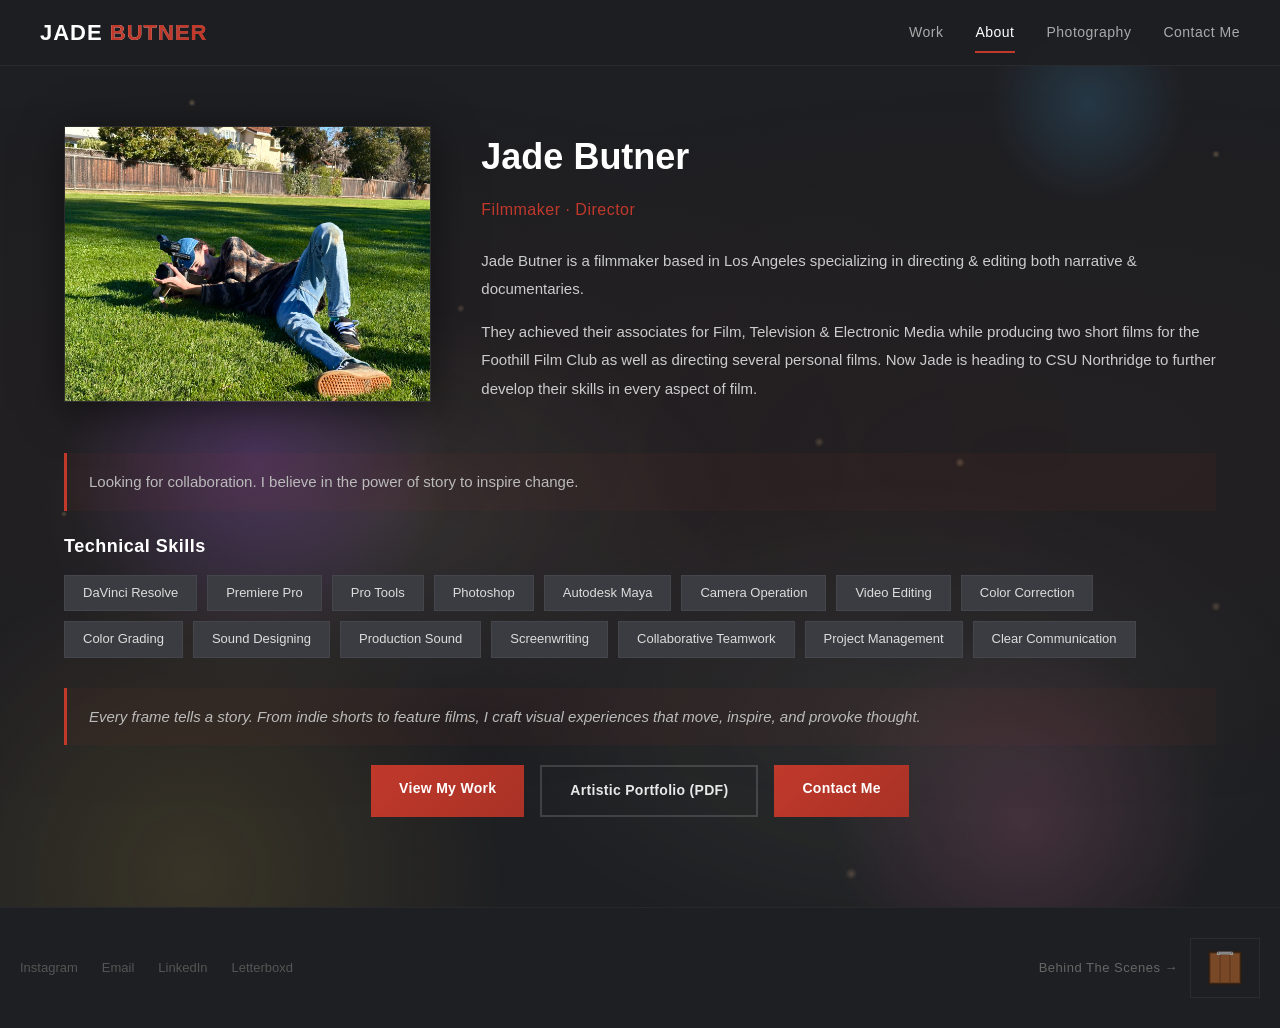
==== commit bb0212ff: "Add files via upload" ====
--- a/about.html
+++ b/about.html
@@ -156,9 +156,9 @@
 
         <!-- Buttons - FULL WIDTH -->
         <div class="about-actions">
-            <a href="productions.html" class="btn-primary">View My Work</a>
+            <a href="index.html" class="btn-primary">View My Work</a>
             <a href="Butner_Jade-Creative_Portfolio.pdf" target="_blank" class="btn-secondary">Artistic Portfolio (PDF)</a>
-            <a hreflang="contact.html" class="btn-primary">Contact Me</a>
+            <a href="contact.html" class="btn-primary">Contact Me</a>
         </div>
     </main>
 
@@ -167,6 +167,7 @@
             <a href="https://www.instagram.com/jaded.butter/" target="_blank" class="social-icon">Instagram</a>
             <a href="mailto:jadebutner@gmail.com" class="social-icon">Email</a>
             <a href="https://www.linkedin.com/in/jack-butner-2453b031a/" target="_blank" class="social-icon">LinkedIn</a>
+            <a href="https://letterboxd.com/jadedbutter/" target="_blank" class="social-icon">Letterboxd</a>
         </div>
         <div class="footer-bts-wrapper">
             <span class="bts-label">Behind The Scenes →</span>
